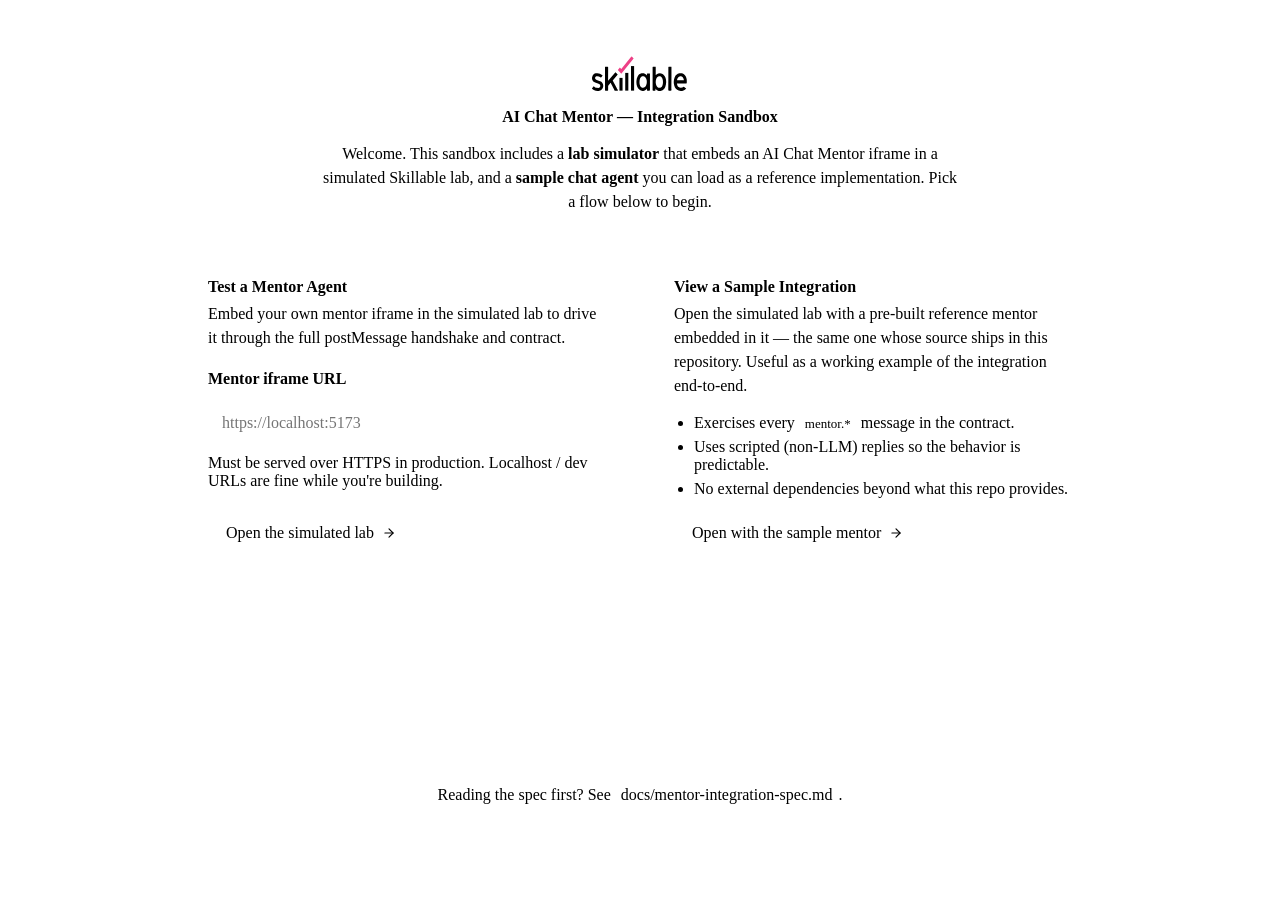
==== src/wwwroot/lab-simulator/index.html @ eb8af220 "Initial commit: AI Chat Mentor integration sandbox" ====
<!doctype html>
<html lang="en" data-theme="light">
<head>
  <meta charset="utf-8" />
  <meta name="viewport" content="width=device-width, initial-scale=1" />
  <title>AI Chat Mentor &mdash; Integration Sandbox</title>

  <link rel="preconnect" href="https://fonts.googleapis.com" />
  <link rel="preconnect" href="https://fonts.gstatic.com" crossorigin />
  <link rel="stylesheet" href="https://fonts.googleapis.com/css2?family=Lora:wght@500;600;700&family=Inter:wght@400;500;600&family=JetBrains+Mono:wght@400;500&display=swap" />

  <link rel="stylesheet" href="../sample-chat-agent/variables-common.css" />
  <link rel="stylesheet" href="chooser.css" />
</head>
<body>
  <main class="chooser">
    <header class="chooser__head">
      <img class="chooser__logo" src="skillable-logo.svg" alt="Skillable" width="110" height="40" />
      <h1 class="chooser__title">AI Chat Mentor &mdash; Integration Sandbox</h1>
      <p class="chooser__subtitle">
        Welcome. This sandbox includes a <strong>lab simulator</strong> that
        embeds an AI Chat Mentor iframe in a simulated Skillable lab, and a
        <strong>sample chat agent</strong> you can load as a reference
        implementation. Pick a flow below to begin.
      </p>
    </header>

    <section class="chooser__cards">

      <!-- ============ Card 1: Test a Mentor Agent ============ -->
      <form class="card" id="card-test" autocomplete="off">
        <div class="card__head">
          <h2 class="card__title">Test a Mentor Agent</h2>
          <p class="card__lede">
            Embed your own mentor iframe in the simulated lab to drive it
            through the full postMessage handshake and contract.
          </p>
        </div>

        <label class="card__label" for="mentor-url">Mentor iframe URL</label>
        <input
          class="card__input"
          id="mentor-url"
          name="mentor-url"
          type="url"
          placeholder="https://localhost:5173"
          required
        />
        <p class="card__hint">
          Must be served over HTTPS in production. Localhost / dev URLs are
          fine while you're building.
        </p>

        <button type="submit" class="card__cta card__cta--primary">
          Open the simulated lab
          <svg viewBox="0 0 24 24" width="14" height="14" fill="none" stroke="currentColor" stroke-width="2" stroke-linecap="round" stroke-linejoin="round" aria-hidden="true"><line x1="5" y1="12" x2="19" y2="12"/><polyline points="12 5 19 12 12 19"/></svg>
        </button>
      </form>

      <!-- ============ Card 2: View a Sample Integration ============ -->
      <div class="card">
        <div class="card__head">
          <h2 class="card__title">View a Sample Integration</h2>
          <p class="card__lede">
            Open the simulated lab with a pre-built reference mentor embedded
            in it &mdash; the same one whose source ships in this repository.
            Useful as a working example of the integration end-to-end.
          </p>
        </div>

        <ul class="card__bullets">
          <li>Exercises every <code>mentor.*</code> message in the contract.</li>
          <li>Uses scripted (non-LLM) replies so the behavior is predictable.</li>
          <li>No external dependencies beyond what this repo provides.</li>
        </ul>

        <button type="button" class="card__cta" id="btn-sample">
          Open with the sample mentor
          <svg viewBox="0 0 24 24" width="14" height="14" fill="none" stroke="currentColor" stroke-width="2" stroke-linecap="round" stroke-linejoin="round" aria-hidden="true"><line x1="5" y1="12" x2="19" y2="12"/><polyline points="12 5 19 12 12 19"/></svg>
        </button>
      </div>
    </section>

    <footer class="chooser__foot">
      <p>
        Reading the spec first?
        See <a href="../../docs/mentor-integration-spec.md"><code>docs/mentor-integration-spec.md</code></a>.
      </p>
    </footer>
  </main>

  <script>
    // Two flows, same destination URL with different ?mentor= values.
    const SAMPLE_MENTOR_URL = '/sample-chat-agent/';

    function gotoLab(mentorUrl) {
      const target = new URL('lab-simulator.html', window.location.href);
      target.searchParams.set('mentor', mentorUrl);
      window.location.assign(target.toString());
    }

    document.getElementById('card-test').addEventListener('submit', (e) => {
      e.preventDefault();
      const url = document.getElementById('mentor-url').value.trim();
      if (url) gotoLab(url);
    });

    document.getElementById('btn-sample').addEventListener('click', () => {
      gotoLab(SAMPLE_MENTOR_URL);
    });
  </script>
</body>
</html>
---- src/wwwroot/lab-simulator/chooser.css ----
/* ---------------------------------------------------------------------------
 * Chooser landing page for the integration sandbox.
 * Two cards: "Test a Mentor Agent" (URL form) and "View a Sample Integration".
 * Uses the same Skillable design tokens as the lab simulator (lab-simulator.css).
 * ------------------------------------------------------------------------- */

*, *::before, *::after { box-sizing: border-box; }

html, body {
  margin: 0; padding: 0;
  min-height: 100%;
  font-family: var(--body-font-family);
  font-size: var(--font-size-body-sm);
  color: var(--text-primary);
  background: var(--background-default);
  -webkit-font-smoothing: antialiased;
}

:focus-visible {
  outline: solid 3px var(--accent-main);
  outline-offset: 1px;
}

.chooser {
  max-width: 960px;
  margin: 0 auto;
  padding: 40px 24px 80px 24px;
  display: flex;
  flex-direction: column;
  gap: 32px;
  min-height: 100vh;
}

/* ---- Header ---- */
.chooser__head {
  text-align: center;
  display: flex;
  flex-direction: column;
  align-items: center;
  gap: 16px;
  padding: 16px 0 8px 0;
  border-bottom: 4px solid var(--primary-dark);
}
.chooser__logo {
  display: block;
  height: 36px;
  width: auto;
  filter: invert(1);  /* logo SVG ships white-on-dark; invert for light mode */
}
:root[data-theme="dark"] .chooser__logo { filter: none; }
.chooser__title {
  font-family: var(--heading-font-family);
  font-weight: 600;
  font-size: var(--font-size-heading-md);
  margin: 0;
  color: var(--text-primary);
}
.chooser__subtitle {
  margin: 0 auto;
  max-width: 640px;
  color: var(--text-secondary);
  font-size: var(--font-size-body-md);
  line-height: 1.5;
}

/* ---- Cards ---- */
.chooser__cards {
  display: grid;
  grid-template-columns: repeat(2, minmax(0, 1fr));
  gap: 20px;
}
@media (max-width: 760px) {
  .chooser__cards { grid-template-columns: 1fr; }
}

.card {
  background: var(--background-contrast-xs);
  border: 1px solid var(--divider);
  border-radius: var(--border-radius);
  padding: 24px;
  display: flex;
  flex-direction: column;
  gap: 16px;
}
.card__head { display: flex; flex-direction: column; gap: 6px; }
.card__title {
  font-family: var(--heading-font-family);
  font-weight: 600;
  font-size: var(--font-size-heading-xs);
  margin: 0;
  color: var(--text-primary);
}
.card__lede {
  margin: 0;
  color: var(--text-secondary);
  line-height: 1.5;
}

.card__label {
  font-weight: 600;
  font-size: var(--font-size-body-sm);
  color: var(--text-primary);
  margin-top: 4px;
}
.card__input {
  appearance: none;
  -webkit-appearance: none;
  background: var(--background-default);
  color: var(--text-primary);
  border: 1px solid var(--divider);
  border-radius: var(--border-radius);
  padding: 10px 14px;
  font-family: var(--mono-font-family);
  font-size: var(--font-size-body-sm);
}
.card__input:focus {
  outline: solid 3px var(--accent-main);
  outline-offset: 1px;
  border-color: var(--primary-main);
}
.card__hint {
  margin: -4px 0 0 0;
  font-size: var(--font-size-caption);
  color: var(--text-light);
}

.card__bullets {
  margin: 0;
  padding-left: 20px;
  display: flex;
  flex-direction: column;
  gap: 6px;
  color: var(--text-secondary);
  flex: 1 1 auto;
}
.card__bullets code {
  font-family: var(--mono-font-family);
  background: var(--background-contrast-sm);
  padding: 1px 6px;
  border-radius: 4px;
  font-size: 13px;
}

.card__cta {
  margin-top: auto;
  align-self: flex-start;
  padding: 10px 18px;
  font-family: var(--body-font-family);
  font-weight: 500;
  font-size: var(--font-size-body-sm);
  background: transparent;
  color: var(--primary-main);
  border: 1px solid var(--primary-main);
  border-radius: var(--border-radius);
  cursor: pointer;
  display: inline-flex;
  align-items: center;
  gap: 8px;
  transition: background-color 150ms ease;
}
.card__cta:hover { background: var(--accent-light); color: var(--accent-dark); }
.card__cta--primary {
  background: var(--primary-main);
  color: var(--primary-contrast);
}
.card__cta--primary:hover {
  background: var(--primary-dark);
  border-color: var(--primary-dark);
  color: var(--primary-contrast);
}

/* ---- Footer ---- */
.chooser__foot {
  margin-top: auto;
  text-align: center;
  font-size: var(--font-size-caption);
  color: var(--text-light);
}
.chooser__foot a { color: var(--primary-main); text-decoration: none; }
.chooser__foot a:hover { text-decoration: underline; }
.chooser__foot code {
  font-family: var(--mono-font-family);
  background: var(--background-contrast-sm);
  padding: 1px 6px;
  border-radius: 4px;
}
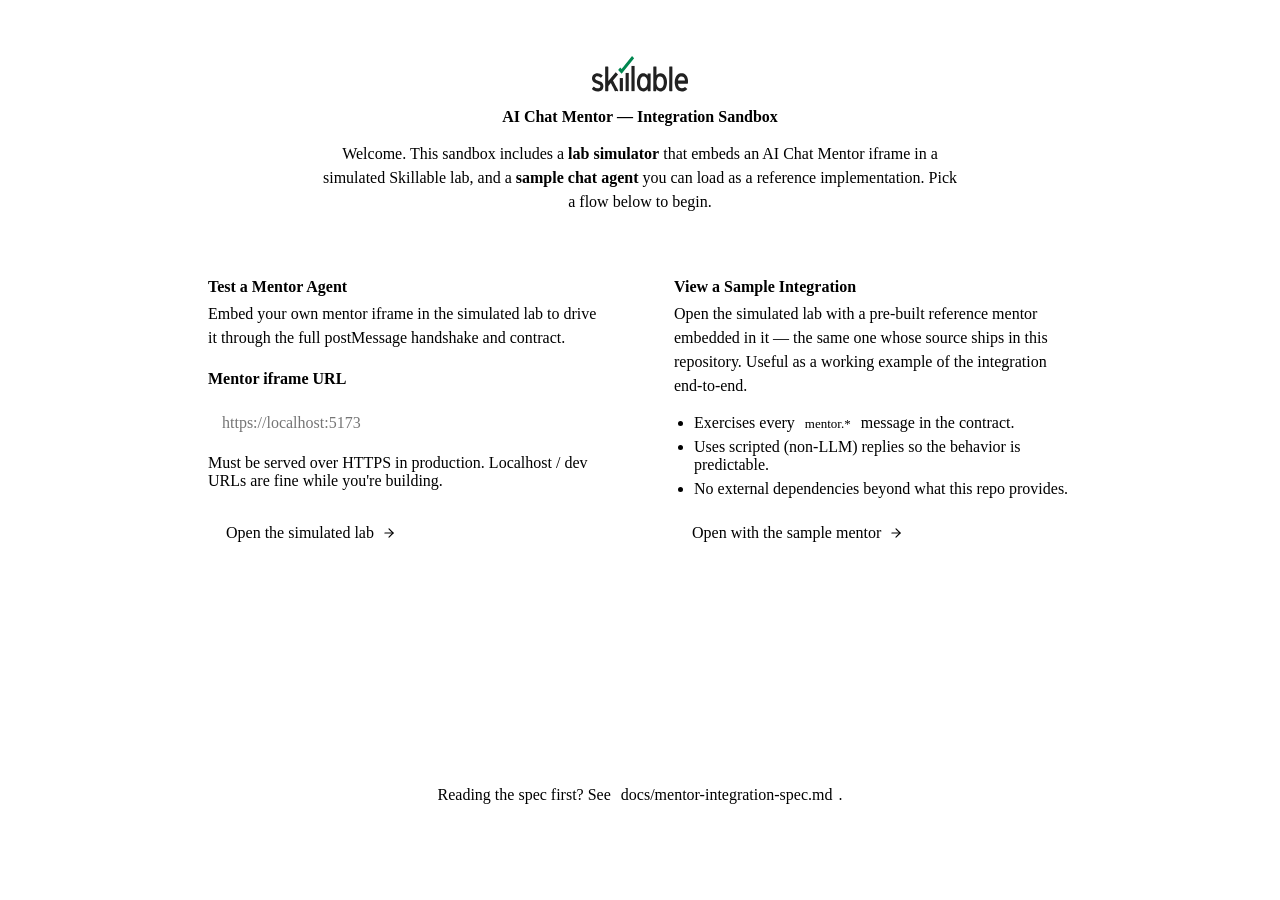
==== commit 86dc3f1a: "updated Skillable on sandbox landing page" ====
--- a/src/wwwroot/lab-simulator/index.html
+++ b/src/wwwroot/lab-simulator/index.html
@@ -15,7 +15,7 @@
 <body>
   <main class="chooser">
     <header class="chooser__head">
-      <img class="chooser__logo" src="skillable-logo.svg" alt="Skillable" width="110" height="40" />
+      <img class="chooser__logo" src="skillable-logo-on-light.svg" alt="Skillable" width="107" height="40" />
       <h1 class="chooser__title">AI Chat Mentor &mdash; Integration Sandbox</h1>
       <p class="chooser__subtitle">
         Welcome. This sandbox includes a <strong>lab simulator</strong> that
--- a/src/wwwroot/lab-simulator/chooser.css
+++ b/src/wwwroot/lab-simulator/chooser.css
@@ -45,9 +45,7 @@
   display: block;
   height: 36px;
   width: auto;
-  filter: invert(1);  /* logo SVG ships white-on-dark; invert for light mode */
 }
-:root[data-theme="dark"] .chooser__logo { filter: none; }
 .chooser__title {
   font-family: var(--heading-font-family);
   font-weight: 600;
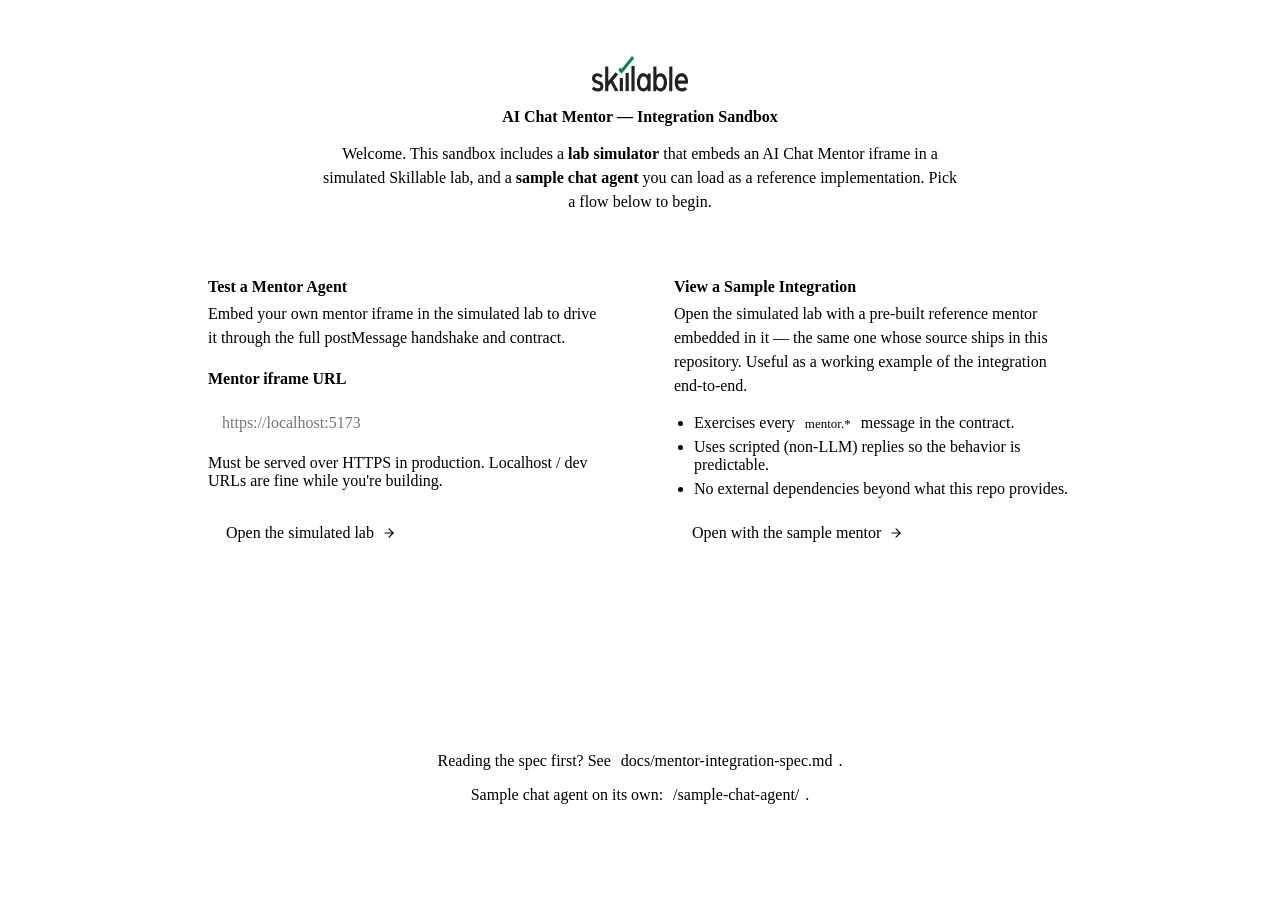
==== commit a90aec8b: "added link to sample chat agent on homescreen" ====
--- a/src/wwwroot/lab-simulator/index.html
+++ b/src/wwwroot/lab-simulator/index.html
@@ -86,6 +86,10 @@
         Reading the spec first?
         See <a href="../../docs/mentor-integration-spec.md"><code>docs/mentor-integration-spec.md</code></a>.
       </p>
+      <p>
+        Sample chat agent on its own:
+        <a href="/sample-chat-agent/"><code>/sample-chat-agent/</code></a>.
+      </p>
     </footer>
   </main>
 
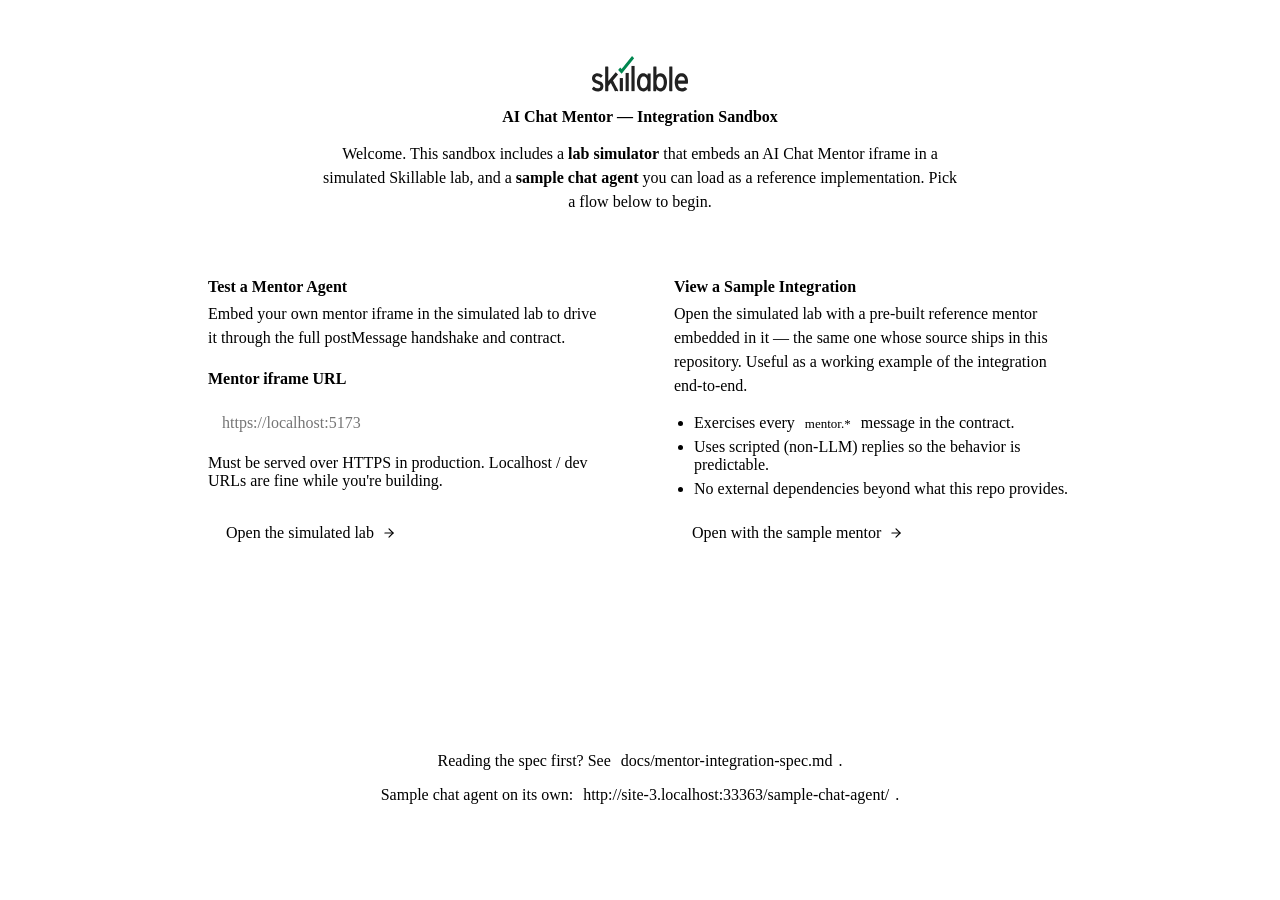
==== commit e41e14d2: "Enhance greeting message and footer link for sample chat agent usability" ====
--- a/src/wwwroot/lab-simulator/index.html
+++ b/src/wwwroot/lab-simulator/index.html
@@ -88,7 +88,7 @@
       </p>
       <p>
         Sample chat agent on its own:
-        <a href="/sample-chat-agent/"><code>/sample-chat-agent/</code></a>.
+        <a href="/sample-chat-agent/" id="sample-chat-link"><code>/sample-chat-agent/</code></a>.
       </p>
     </footer>
   </main>
@@ -112,6 +112,18 @@
     document.getElementById('btn-sample').addEventListener('click', () => {
       gotoLab(SAMPLE_MENTOR_URL);
     });
+
+    // Replace the footer link's visible text with the absolute URL so it's
+    // copy/pasteable as-is — useful for testers loading the sample chat
+    // agent from another origin (lab client embed, separate browser, etc.).
+    (function fillSampleChatLink() {
+      const a = document.getElementById('sample-chat-link');
+      if (!a) return;
+      const absolute = new URL(SAMPLE_MENTOR_URL, window.location.href).toString();
+      a.href = absolute;
+      const code = a.querySelector('code');
+      if (code) code.textContent = absolute;
+    })();
   </script>
 </body>
 </html>
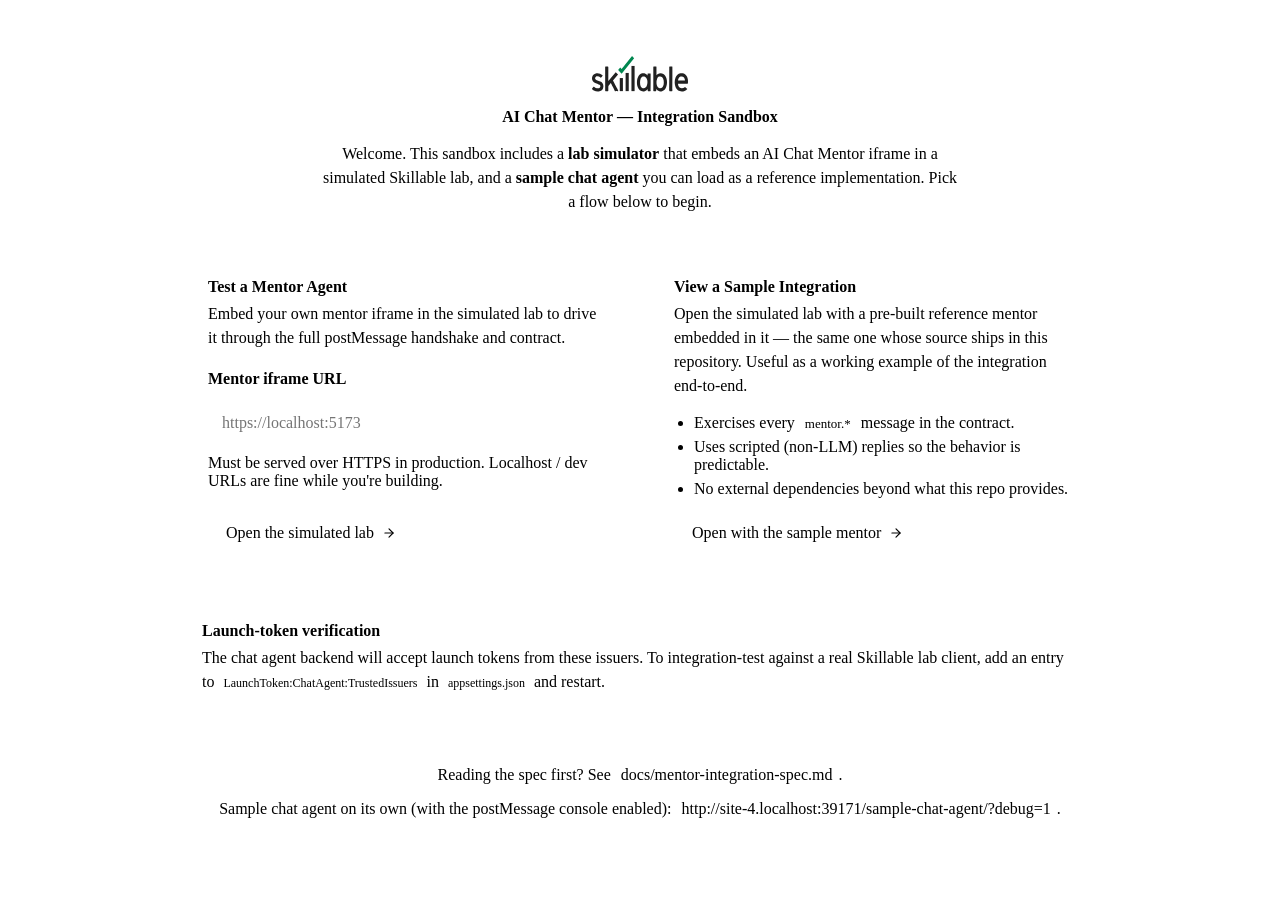
==== commit 6ecca463: "feat: Implement launch token minting and refresh mechanism - Added launch token minting functionalit" ====
--- a/src/wwwroot/lab-simulator/index.html
+++ b/src/wwwroot/lab-simulator/index.html
@@ -81,14 +81,26 @@
       </div>
     </section>
 
+    <!-- Trusted launch-token issuers — populated from /api/lab/auth-config. -->
+    <section class="auth-status" id="auth-status" hidden>
+      <h3 class="auth-status__title">Launch-token verification</h3>
+      <p class="auth-status__lede">
+        The chat agent backend will accept launch tokens from these issuers.
+        To integration-test against a real Skillable lab client, add an entry
+        to <code>LaunchToken:ChatAgent:TrustedIssuers</code> in
+        <code>appsettings.json</code> and restart.
+      </p>
+      <ul class="auth-status__list" id="auth-status-list"></ul>
+    </section>
+
     <footer class="chooser__foot">
       <p>
         Reading the spec first?
         See <a href="../../docs/mentor-integration-spec.md"><code>docs/mentor-integration-spec.md</code></a>.
       </p>
       <p>
-        Sample chat agent on its own:
-        <a href="/sample-chat-agent/" id="sample-chat-link"><code>/sample-chat-agent/</code></a>.
+        Sample chat agent on its own (with the postMessage console enabled):
+        <a href="/sample-chat-agent/?debug=1" id="sample-chat-link"><code>/sample-chat-agent/?debug=1</code></a>.
       </p>
     </footer>
   </main>
@@ -96,6 +108,10 @@
   <script>
     // Two flows, same destination URL with different ?mentor= values.
     const SAMPLE_MENTOR_URL = '/sample-chat-agent/';
+    // Footer "open standalone" link enables the chat agent's postMessage
+    // console (?debug=1). The embedded flow above keeps the chat agent
+    // clean, since the lab simulator has its own event log.
+    const SAMPLE_MENTOR_STANDALONE_URL = '/sample-chat-agent/?debug=1';
 
     function gotoLab(mentorUrl) {
       const target = new URL('lab-simulator.html', window.location.href);
@@ -119,11 +135,41 @@
     (function fillSampleChatLink() {
       const a = document.getElementById('sample-chat-link');
       if (!a) return;
-      const absolute = new URL(SAMPLE_MENTOR_URL, window.location.href).toString();
+      const absolute = new URL(SAMPLE_MENTOR_STANDALONE_URL, window.location.href).toString();
       a.href = absolute;
       const code = a.querySelector('code');
       if (code) code.textContent = absolute;
     })();
+
+    // Render the chat agent's trusted-issuer config so internal testers see
+    // at a glance which lab platforms this sandbox will verify tokens from.
+    (async function showAuthConfig() {
+      const escHtml = (s) => String(s).replace(/[&<>"']/g, c => ({
+        '&': '&amp;', '<': '&lt;', '>': '&gt;', '"': '&quot;', "'": '&#39;'
+      }[c]));
+      try {
+        const res = await fetch('/api/lab/auth-config');
+        if (!res.ok) return;
+        const data = await res.json();
+        const list = document.getElementById('auth-status-list');
+        const section = document.getElementById('auth-status');
+        if (!list || !section) return;
+        if (!data.trustedIssuers || data.trustedIssuers.length === 0) {
+          section.classList.add('auth-status--empty');
+          list.innerHTML =
+            '<li><em>No issuers configured — chat agent runs unauthenticated; ' +
+            'launch tokens are ignored.</em></li>';
+          section.hidden = false;
+          return;
+        }
+        list.innerHTML = data.trustedIssuers.map(ti => (
+          '<li><code>' + escHtml(ti.issuer) + '</code>' +
+          '<span class="auth-status__aud">aud: <code>' + escHtml(ti.expectedAudience) + '</code></span>' +
+          '</li>'
+        )).join('');
+        section.hidden = false;
+      } catch { /* fail silently — auth-config is informational only */ }
+    })();
   </script>
 </body>
 </html>
--- a/src/wwwroot/lab-simulator/chooser.css
+++ b/src/wwwroot/lab-simulator/chooser.css
@@ -167,6 +167,61 @@
   color: var(--primary-contrast);
 }
 
+/* ---- Auth status (trusted issuers) ---- */
+.auth-status {
+  background: var(--background-contrast-xs);
+  border: 1px solid var(--divider);
+  border-left: 4px solid var(--primary-main);
+  border-radius: var(--border-radius);
+  padding: 14px 18px;
+  display: flex;
+  flex-direction: column;
+  gap: 6px;
+}
+.auth-status--empty { border-left-color: var(--warning-main); }
+.auth-status__title {
+  margin: 0;
+  font-family: var(--heading-font-family);
+  font-weight: 600;
+  font-size: var(--font-size-body-md);
+  color: var(--text-primary);
+}
+.auth-status__lede {
+  margin: 0;
+  color: var(--text-secondary);
+  line-height: 1.5;
+  font-size: var(--font-size-caption);
+}
+.auth-status__lede code {
+  font-family: var(--mono-font-family);
+  background: var(--background-contrast-sm);
+  padding: 1px 5px;
+  border-radius: 4px;
+  font-size: 12px;
+}
+.auth-status__list {
+  margin: 4px 0 0 0;
+  padding-left: 20px;
+  list-style: disc;
+  display: flex;
+  flex-direction: column;
+  gap: 6px;
+  color: var(--text-secondary);
+  font-size: var(--font-size-caption);
+}
+.auth-status__list code {
+  font-family: var(--mono-font-family);
+  background: var(--background-contrast-sm);
+  padding: 1px 6px;
+  border-radius: 4px;
+  font-size: 12px;
+}
+.auth-status__aud {
+  display: block;
+  color: var(--text-light);
+  margin-top: 2px;
+}
+
 /* ---- Footer ---- */
 .chooser__foot {
   margin-top: auto;
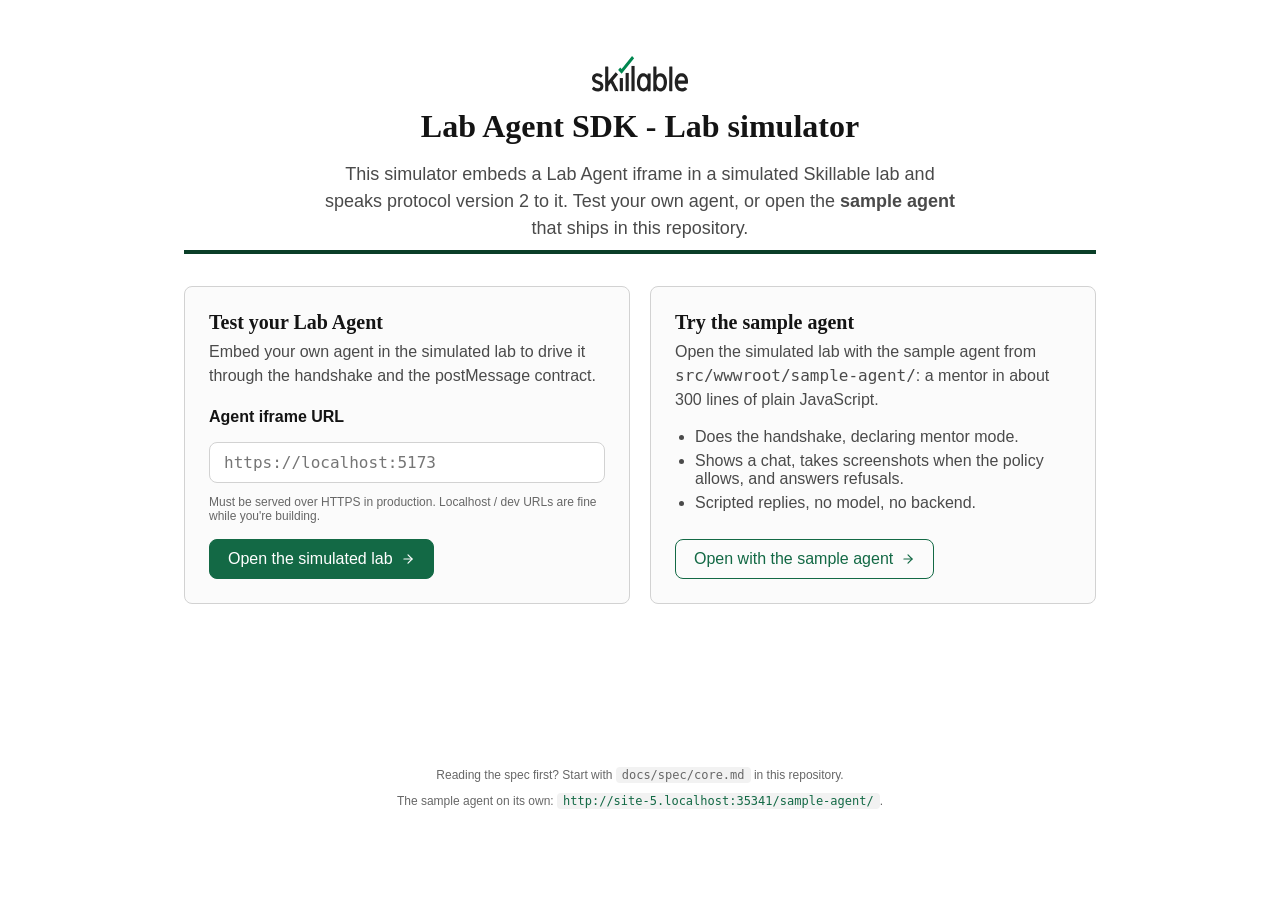
==== commit bc205a79: "Lab Agent SDK: the Lab Agent specification, a lab simulator and a sample agent Co-Authored-By: Claud" ====
--- a/src/wwwroot/lab-simulator/index.html
+++ b/src/wwwroot/lab-simulator/index.html
@@ -3,41 +3,41 @@
 <head>
   <meta charset="utf-8" />
   <meta name="viewport" content="width=device-width, initial-scale=1" />
-  <title>AI Chat Mentor &mdash; Integration Sandbox</title>
+  <title>Lab Agent SDK - Lab simulator</title>
 
   <link rel="preconnect" href="https://fonts.googleapis.com" />
   <link rel="preconnect" href="https://fonts.gstatic.com" crossorigin />
   <link rel="stylesheet" href="https://fonts.googleapis.com/css2?family=Lora:wght@500;600;700&family=Inter:wght@400;500;600&family=JetBrains+Mono:wght@400;500&display=swap" />
 
-  <link rel="stylesheet" href="../sample-chat-agent/variables-common.css" />
+  <link rel="stylesheet" href="../shared/variables-common.css" />
   <link rel="stylesheet" href="chooser.css" />
 </head>
 <body>
   <main class="chooser">
     <header class="chooser__head">
       <img class="chooser__logo" src="skillable-logo-on-light.svg" alt="Skillable" width="107" height="40" />
-      <h1 class="chooser__title">AI Chat Mentor &mdash; Integration Sandbox</h1>
+      <h1 class="chooser__title">Lab Agent SDK - Lab simulator</h1>
       <p class="chooser__subtitle">
-        Welcome. This sandbox includes a <strong>lab simulator</strong> that
-        embeds an AI Chat Mentor iframe in a simulated Skillable lab, and a
-        <strong>sample chat agent</strong> you can load as a reference
-        implementation. Pick a flow below to begin.
+        This simulator embeds a Lab Agent iframe in a simulated Skillable
+        lab and speaks protocol version 2 to it. Test your own agent, or
+        open the <strong>sample agent</strong> that ships in this
+        repository.
       </p>
     </header>
 
     <section class="chooser__cards">
 
-      <!-- ============ Card 1: Test a Mentor Agent ============ -->
+      <!-- ============ Card 1: Test your Lab Agent ============ -->
       <form class="card" id="card-test" autocomplete="off">
         <div class="card__head">
-          <h2 class="card__title">Test a Mentor Agent</h2>
+          <h2 class="card__title">Test your Lab Agent</h2>
           <p class="card__lede">
-            Embed your own mentor iframe in the simulated lab to drive it
-            through the full postMessage handshake and contract.
+            Embed your own agent in the simulated lab to drive it
+            through the handshake and the postMessage contract.
           </p>
         </div>
 
-        <label class="card__label" for="mentor-url">Mentor iframe URL</label>
+        <label class="card__label" for="mentor-url">Agent iframe URL</label>
         <input
           class="card__input"
           id="mentor-url"
@@ -57,65 +57,57 @@
         </button>
       </form>
 
-      <!-- ============ Card 2: View a Sample Integration ============ -->
+      <!-- ============ Card 2: Try the sample agent ============ -->
       <div class="card">
         <div class="card__head">
-          <h2 class="card__title">View a Sample Integration</h2>
+          <h2 class="card__title">Try the sample agent</h2>
           <p class="card__lede">
-            Open the simulated lab with a pre-built reference mentor embedded
-            in it &mdash; the same one whose source ships in this repository.
-            Useful as a working example of the integration end-to-end.
+            Open the simulated lab with the sample agent from
+            <code>src/wwwroot/sample-agent/</code>: a mentor in about 300
+            lines of plain JavaScript.
           </p>
         </div>
 
         <ul class="card__bullets">
-          <li>Exercises every <code>mentor.*</code> message in the contract.</li>
-          <li>Uses scripted (non-LLM) replies so the behavior is predictable.</li>
-          <li>No external dependencies beyond what this repo provides.</li>
+          <li>Does the handshake, declaring mentor mode.</li>
+          <li>Shows a chat, takes screenshots when the policy allows, and answers refusals.</li>
+          <li>Scripted replies, no model, no backend.</li>
         </ul>
 
         <button type="button" class="card__cta" id="btn-sample">
-          Open with the sample mentor
+          Open with the sample agent
           <svg viewBox="0 0 24 24" width="14" height="14" fill="none" stroke="currentColor" stroke-width="2" stroke-linecap="round" stroke-linejoin="round" aria-hidden="true"><line x1="5" y1="12" x2="19" y2="12"/><polyline points="12 5 19 12 12 19"/></svg>
         </button>
       </div>
     </section>
 
-    <!-- Trusted launch-token issuers — populated from /api/lab/auth-config. -->
-    <section class="auth-status" id="auth-status" hidden>
-      <h3 class="auth-status__title">Launch-token verification</h3>
-      <p class="auth-status__lede">
-        The chat agent backend will accept launch tokens from these issuers.
-        To integration-test against a real Skillable lab client, add an entry
-        to <code>LaunchToken:ChatAgent:TrustedIssuers</code> in
-        <code>appsettings.json</code> and restart.
-      </p>
-      <ul class="auth-status__list" id="auth-status-list"></ul>
-    </section>
-
     <footer class="chooser__foot">
       <p>
-        Reading the spec first?
-        See <a href="../../docs/mentor-integration-spec.md"><code>docs/mentor-integration-spec.md</code></a>.
+        Reading the spec first? Start with <code>docs/spec/core.md</code>
+        in this repository.
       </p>
       <p>
-        Sample chat agent on its own (with the postMessage console enabled):
-        <a href="/sample-chat-agent/?debug=1" id="sample-chat-link"><code>/sample-chat-agent/?debug=1</code></a>.
+        The sample agent on its own:
+        <a href="#" id="sample-agent-link"><code>sample-agent/</code></a>.
       </p>
     </footer>
   </main>
 
   <script>
-    // Two flows, same destination URL with different ?mentor= values.
-    const SAMPLE_MENTOR_URL = '/sample-chat-agent/';
-    // Footer "open standalone" link enables the chat agent's postMessage
-    // console (?debug=1). The embedded flow above keeps the chat agent
-    // clean, since the lab simulator has its own event log.
-    const SAMPLE_MENTOR_STANDALONE_URL = '/sample-chat-agent/?debug=1';
+    // The sample agent is served from the agent port (7081) when this page is
+    // on the simulator port (7080), so the two are cross-origin as in a real
+    // lab. On any other port it is served from this origin.
+    function sampleAgentUrl() {
+      const here = new URL(window.location.href);
+      if (here.port === '7080') {
+        here.port = '7081';
+      }
+      return new URL('/sample-agent/', here.origin).toString();
+    }
 
-    function gotoLab(mentorUrl) {
+    function gotoLab(agentUrl) {
       const target = new URL('lab-simulator.html', window.location.href);
-      target.searchParams.set('mentor', mentorUrl);
+      target.searchParams.set('mentor', agentUrl);
       window.location.assign(target.toString());
     }
 
@@ -126,49 +118,14 @@
     });
 
     document.getElementById('btn-sample').addEventListener('click', () => {
-      gotoLab(SAMPLE_MENTOR_URL);
+      gotoLab(sampleAgentUrl());
     });
 
-    // Replace the footer link's visible text with the absolute URL so it's
-    // copy/pasteable as-is — useful for testers loading the sample chat
-    // agent from another origin (lab client embed, separate browser, etc.).
-    (function fillSampleChatLink() {
-      const a = document.getElementById('sample-chat-link');
-      if (!a) return;
-      const absolute = new URL(SAMPLE_MENTOR_STANDALONE_URL, window.location.href).toString();
-      a.href = absolute;
-      const code = a.querySelector('code');
-      if (code) code.textContent = absolute;
-    })();
-
-    // Render the chat agent's trusted-issuer config so internal testers see
-    // at a glance which lab platforms this sandbox will verify tokens from.
-    (async function showAuthConfig() {
-      const escHtml = (s) => String(s).replace(/[&<>"']/g, c => ({
-        '&': '&amp;', '<': '&lt;', '>': '&gt;', '"': '&quot;', "'": '&#39;'
-      }[c]));
-      try {
-        const res = await fetch('/api/lab/auth-config');
-        if (!res.ok) return;
-        const data = await res.json();
-        const list = document.getElementById('auth-status-list');
-        const section = document.getElementById('auth-status');
-        if (!list || !section) return;
-        if (!data.trustedIssuers || data.trustedIssuers.length === 0) {
-          section.classList.add('auth-status--empty');
-          list.innerHTML =
-            '<li><em>No issuers configured — chat agent runs unauthenticated; ' +
-            'launch tokens are ignored.</em></li>';
-          section.hidden = false;
-          return;
-        }
-        list.innerHTML = data.trustedIssuers.map(ti => (
-          '<li><code>' + escHtml(ti.issuer) + '</code>' +
-          '<span class="auth-status__aud">aud: <code>' + escHtml(ti.expectedAudience) + '</code></span>' +
-          '</li>'
-        )).join('');
-        section.hidden = false;
-      } catch { /* fail silently — auth-config is informational only */ }
+    (function fillSampleAgentLink() {
+      const a = document.getElementById('sample-agent-link');
+      const url = sampleAgentUrl();
+      a.href = url;
+      a.querySelector('code').textContent = url;
     })();
   </script>
 </body>
--- a/src/wwwroot/shared/variables-common.css
+++ b/src/wwwroot/shared/variables-common.css
@@ -0,0 +1,99 @@
+/*
+ * variables-common.css
+ *
+ * The design tokens the lab simulator and the sample agent share: the
+ * palette, fonts and sizes of docs/spec/core.md section 13, keyed off the
+ * data-theme attribute on the document root (light, dark, highcontrast).
+ */
+
+:root,
+:root[data-theme="light"] {
+  --primary-main:           #136945;
+  --primary-dark:           #0A3E28;
+  --primary-soft:           #DFF0EB;
+  --primary-contrast:       #FFFFFF;
+
+  --accent-main:            #00CA72;
+  --accent-dark:            #00954D;
+  --accent-light:           #E0FFF1;
+  --accent-contrast:        #141414;
+
+  --background-default:     #FFFFFF;
+  --background-contrast-xs: #FBFBFB;
+  --background-contrast-sm: #F2F2F2;
+
+  --text-primary:           #141414;
+  --text-secondary:         #4A4A4A;
+  --text-light:             #676767;
+
+  --divider:                #D2D2D2;
+
+  --error-main:             #D32F2F;
+  --warning-main:           #FFA726;
+  --success-main:           #2E7D32;
+
+  --border-radius:          8px;
+
+  --heading-font-family:    'Lora', Georgia, serif;
+  --body-font-family:       'Inter', -apple-system, BlinkMacSystemFont, 'Segoe UI', sans-serif;
+  --overline-font-family:   'Inter', -apple-system, BlinkMacSystemFont, 'Segoe UI', sans-serif;
+  --mono-font-family:       'JetBrains Mono', 'Consolas', monospace;
+
+  --font-size-heading-md:   32px;
+  --font-size-heading-sm:   24px;
+  --font-size-heading-xs:   20px;
+  --font-size-body-lg:      20px;
+  --font-size-body-md:      18px;
+  --font-size-body-sm:      16px;
+  --font-size-body-xs:      14px;
+  --font-size-caption:      12px;
+  --font-size-overline:     12px;
+}
+
+:root[data-theme="dark"] {
+  --primary-main:           #00CA72;
+  --primary-dark:           #00954D;
+  --primary-soft:           #E0FFF1;
+  --primary-contrast:       #FFFFFF;
+
+  --accent-main:            #00CA72;
+  --accent-dark:            #00954D;
+  --accent-light:           #E0FFF1;
+  --accent-contrast:        #141414;
+
+  --background-default:     #141414;
+  --background-contrast-xs: #1D1D1D;
+  --background-contrast-sm: #333333;
+
+  --text-primary:           #FFFFFF;
+  --text-secondary:         #E7E7E7;
+  --text-light:             #BDBDBD;
+
+  --divider:                #4A4A4A;
+
+  --error-main:             #D32F2F;
+  --warning-main:           #FFA726;
+  --success-main:           #66BB6A;
+}
+
+:root[data-theme="highcontrast"] {
+  --primary-main:           #000000;
+  --primary-dark:           #000000;
+  --primary-soft:           #FFFFFF;
+  --primary-contrast:       #FFFFFF;
+
+  --accent-main:            #000000;
+  --accent-dark:            #000000;
+  --accent-light:           #FFFFFF;
+  --accent-contrast:        #FFFFFF;
+
+  --background-default:     #FFFFFF;
+  --background-contrast-xs: #FFFFFF;
+  --background-contrast-sm: #FFFFFF;
+
+  --text-primary:           #000000;
+  --text-secondary:         #000000;
+  --text-light:             #000000;
+
+  --divider:                #000000;
+}
